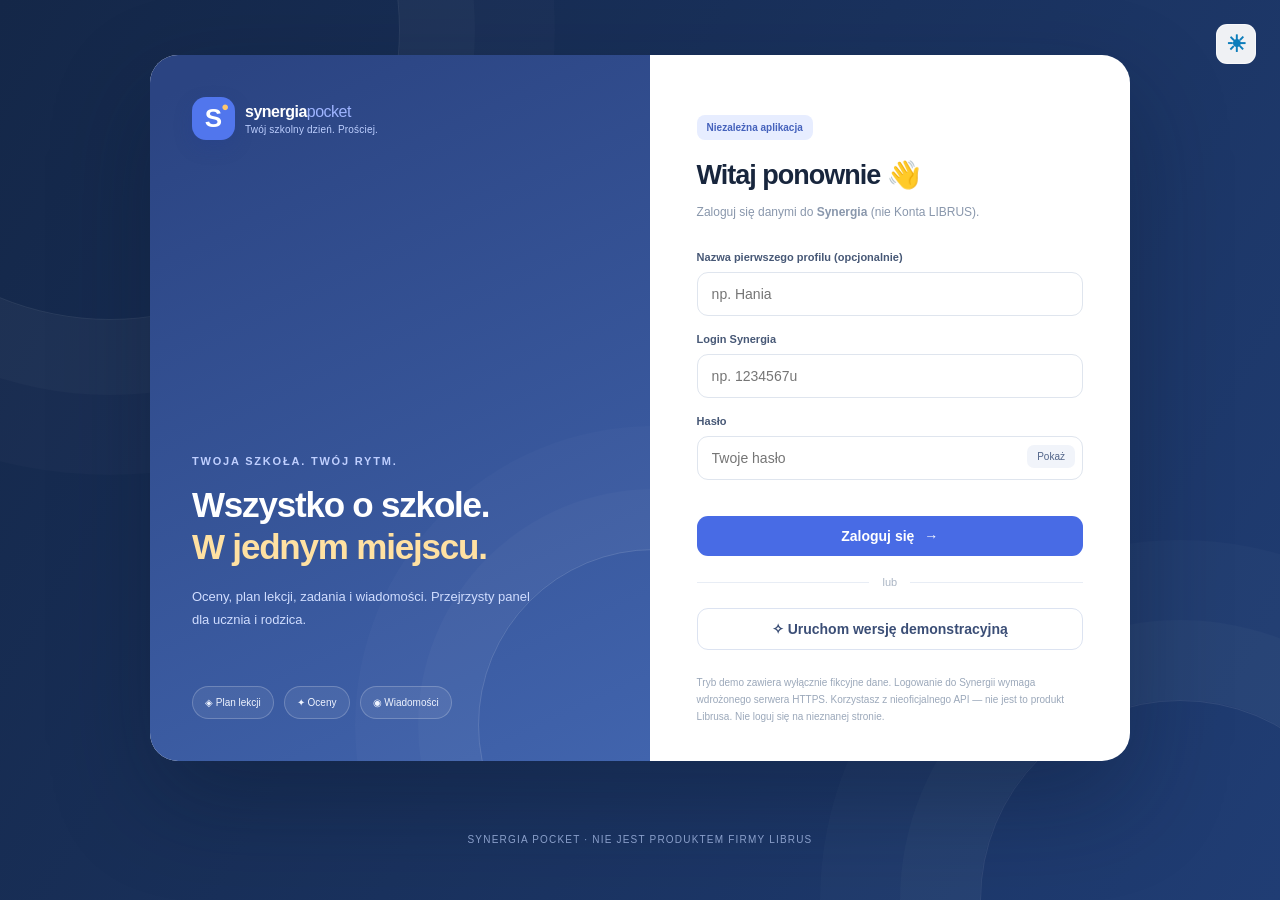
==== static/index.html @ c898f6c1 "Document messaging scope, recipients and safety; update read-only footer" ====
<!doctype html>
<html lang="pl">
<head>
  <meta charset="utf-8">
  <meta name="viewport" content="width=device-width,initial-scale=1,viewport-fit=cover">
  <meta name="theme-color" content="#17274b">
  <meta name="description" content="Synergia Pocket — niezależny dziennik szkolny w przeglądarce.">
  <meta name="apple-mobile-web-app-capable" content="yes">
  <meta name="apple-mobile-web-app-status-bar-style" content="default">
  <link rel="manifest" href="/static/manifest.webmanifest">
  <link rel="apple-touch-icon" href="/static/icon-192.png">
  <title>Synergia Pocket — Twój szkolny dzień</title>
  <link rel="icon" type="image/svg+xml" href="/static/icon.svg">
  <script src="/static/theme.js"></script>
  <link rel="stylesheet" href="/static/style.css">
  <script src="/static/app.js" defer></script>
  <script src="/static/messaging.js" defer></script>
</head>
<body>
  <section id="auth" class="auth-screen">
    <div class="auth-theme"><div class="theme-picker">
            <button class="theme-trigger" type="button" data-theme-trigger aria-label="Motyw wyglądu" aria-expanded="false" title="Wybierz motyw">◐</button>
            <div class="theme-menu hidden" role="group" aria-label="Motyw wyglądu">
              <strong>Wygląd aplikacji</strong>
              <button type="button" data-theme-choice="light">☀️ <span>Jasny</span><span class="theme-check">✓</span></button>
              <button type="button" data-theme-choice="dark">☾ <span>Ciemny</span><span class="theme-check">✓</span></button>
              <button type="button" data-theme-choice="system">◐ <span>Automatyczny</span><span class="theme-check">✓</span></button>
            </div>
          </div></div>
    <div class="auth-backdrop orb-one"></div><div class="auth-backdrop orb-two"></div>
    <div class="auth-card">
      <div class="auth-intro">
        <div class="brand brand-light"><div class="brand-icon">S<span>●</span></div><div><strong>synergia<span>pocket</span></strong><small>Twój szkolny dzień. Prościej.</small></div></div>
        <span class="eyebrow eyebrow-light">TWOJA SZKOŁA. TWÓJ RYTM.</span>
        <h1>Wszystko o szkole.<br><em>W jednym miejscu.</em></h1>
        <p>Oceny, plan lekcji, zadania i wiadomości. Przejrzysty panel dla ucznia i rodzica.</p>
        <div class="auth-highlights"><span>◈ Plan lekcji</span><span>✦ Oceny</span><span>◉ Wiadomości</span></div>
      </div>
      <div class="auth-form-pane">
        <div class="pill pill-soft">Niezależna aplikacja</div>
        <h2>Witaj ponownie 👋</h2>
        <p>Zaloguj się danymi do <strong>Synergia</strong> (nie Konta LIBRUS).</p>
        <form id="login-form" autocomplete="on">
          <label for="login-label">Nazwa pierwszego profilu (opcjonalnie)</label>
          <input id="login-label" name="profile-label" placeholder="np. Hania" maxlength="40" autocomplete="off">
          <label for="login">Login Synergia</label>
          <input id="login" name="username" autocomplete="username" placeholder="np. 1234567u" required maxlength="128">
          <label for="password">Hasło</label>
          <div class="password-wrap"><input id="password" name="password" autocomplete="current-password" type="password" placeholder="Twoje hasło" required maxlength="256"><button type="button" id="password-toggle" aria-label="Pokaż hasło">Pokaż</button></div>
          <p id="login-error" class="form-error" aria-live="polite"></p>
          <button id="login-btn" class="button button-primary button-wide" type="submit">Zaloguj się <span>→</span></button>
        </form>
        <div class="divider-word"><span>lub</span></div>
        <button id="demo-btn" class="button button-outline button-wide" type="button">✧ Uruchom wersję demonstracyjną</button>
        <div class="auth-disclaimer">Tryb demo zawiera wyłącznie fikcyjne dane. Logowanie do Synergii wymaga wdrożonego serwera HTTPS. Korzystasz z nieoficjalnego API — nie jest to produkt Librusa. Nie loguj się na nieznanej stronie.</div>
      </div>
    </div>
    <div class="auth-footer">SYNERGIA POCKET · NIE JEST PRODUKTEM FIRMY LIBRUS</div>
  </section>

  <div id="workspace" class="workspace hidden">
    <aside class="sidebar" id="sidebar">
      <div class="brand"><div class="brand-icon">S<span>●</span></div><div><strong>synergia<span>pocket</span></strong><small>Twoja szkolna przestrzeń</small></div></div>
      <div class="sidebar-section-label">MENU GŁÓWNE</div>
      <nav id="main-nav" aria-label="Nawigacja">
        <button data-page="dashboard" class="nav-link active"><span class="nav-glyph">⌂</span> Oś czasu <span class="nav-arrow">›</span></button>
        <button data-page="timetable" class="nav-link"><span class="nav-glyph">▦</span> Plan lekcji</button>
        <button data-page="grades" class="nav-link"><span class="nav-glyph">✦</span> Oceny</button>
        <button data-page="attendance" class="nav-link"><span class="nav-glyph">◴</span> Frekwencja</button>
        <button data-page="agenda" class="nav-link"><span class="nav-glyph">▣</span> Terminarz</button>
        <button data-page="homework" class="nav-link"><span class="nav-glyph">✎</span> Zadania domowe</button>
        <button data-page="messages" class="nav-link"><span class="nav-glyph">✉</span> Wiadomości</button>
        <button data-page="notes" class="nav-link"><span class="nav-glyph">◈</span> Uwagi</button>
        <button data-page="announcements" class="nav-link"><span class="nav-glyph">◎</span> Ogłoszenia</button>
      </nav>
      <div class="sidebar-bottom">
        <div class="sidebar-tip"><span class="sidebar-tip-icon">✦</span><strong>Szkoła pod kontrolą</strong><small>Twoje najważniejsze informacje zawsze pod ręką.</small></div>
        <button id="logout" class="logout-button">⇥ <span>Wyloguj się</span></button>
      </div>
    </aside>
    <div class="main-shell">
      <header class="topbar">
        <button class="mobile-menu" id="menu-btn" aria-label="Otwórz menu">☰</button>
        <div class="breadcrumb">Moja szkoła <span>/</span> <strong id="breadcrumb-name">Oś czasu</strong></div>
        <div class="mobile-wordmark">synergia<span>pocket</span></div>
        <div class="top-actions">
          <div class="theme-picker">
            <button class="theme-trigger" type="button" data-theme-trigger aria-label="Motyw wyglądu" aria-expanded="false" title="Wybierz motyw">◐</button>
            <div class="theme-menu hidden" role="group" aria-label="Motyw wyglądu">
              <strong>Wygląd aplikacji</strong>
              <button type="button" data-theme-choice="light">☀️ <span>Jasny</span><span class="theme-check">✓</span></button>
              <button type="button" data-theme-choice="dark">☾ <span>Ciemny</span><span class="theme-check">✓</span></button>
              <button type="button" data-theme-choice="system">◐ <span>Automatyczny</span><span class="theme-check">✓</span></button>
            </div>
          </div>
          <div class="profile-control" id="profile-control">
            <button type="button" class="profile-trigger" id="profile-trigger" aria-expanded="false" aria-controls="profile-menu" aria-label="Zmień profil dziecka">
              <span class="profile-trigger-icon">◉</span><span id="active-profile-name" class="profile-trigger-name">Profil</span><span aria-hidden="true">⌄</span>
            </button>
            <div id="profile-menu" class="profile-menu hidden" aria-label="Profile dzieci">
              <div class="profile-menu-title">WYBIERZ PROFIL DZIECKA</div>
              <div id="profile-options" class="profile-options"></div>
              <div id="profile-actions" class="profile-actions">
                <button type="button" id="add-profile-btn" class="profile-add">＋ Dodaj drugie konto</button>
              </div>
              <button type="button" id="rename-profile-btn" class="profile-rename">✎ Zmień nazwę profilu</button>
              <p class="profile-hint">Każde konto ma osobne oceny, wiadomości i plan lekcji. Sesje wygasają po godzinie nieaktywności.</p>
            </div>
          </div>
          <span id="today-label" class="today-label"></span>
          <button id="refresh" class="icon-button" aria-label="Odśwież dane" title="Odśwież">↻</button>
          <div class="avatar" id="avatar">U</div>
        </div>
      </header>
      <div id="demo-banner" class="demo-banner hidden"><span>✧ TRYB DEMO</span> Wszystkie wyświetlane dane są fikcyjne. <button id="leave-demo">Zaloguj się do Synergii →</button></div>
      <main class="content" id="content" tabindex="-1"><div class="loading">Wczytywanie…</div></main>
      <footer class="main-footer">Synergia Pocket · Nieoficjalna aplikacja edukacyjna · Wiadomości: możliwa wysyłka · Pozostałe dane do odczytu <span id="mode-footer"></span></footer>
    </div>
    <nav class="bottom-nav" aria-label="Szybka nawigacja">
      <button data-page="dashboard" class="bottom-link active"><span>⌂</span>Start</button>
      <button data-page="grades" class="bottom-link"><span>✦</span>Oceny</button>
      <button data-page="timetable" class="bottom-link"><span>▦</span>Plan</button>
      <button data-page="messages" class="bottom-link"><span>✉</span>Poczta</button>
      <button data-page="homework" class="bottom-link"><span>✎</span>Zadania</button>
    </nav>
    <div id="sidebar-mask" class="sidebar-mask hidden"></div>
  </div>

  <div id="profile-dialog" class="dialog-backdrop hidden" role="dialog" aria-modal="true" aria-labelledby="profile-dialog-title">
    <div class="dialog profile-dialog-box">
      <div class="dialog-top"><span class="pill">PROFILE DZIECI</span><button id="profile-dialog-close" type="button" class="icon-button" aria-label="Zamknij">×</button></div>
      <h2 id="profile-dialog-title">Dodaj drugie konto</h2>
      <p id="profile-dialog-info" class="profile-dialog-info">Dodaj drugi login Synergia. Hasło jest używane tylko do zalogowania i nie jest zapisywane w przeglądarce.</p>
      <form id="profile-form" autocomplete="off">
        <label for="profile-label">Nazwa profilu</label>
        <input id="profile-label" maxlength="40" placeholder="np. Martyna" autocomplete="off" required>
        <div id="profile-credentials">
          <label for="profile-login">Login Synergia drugiego dziecka</label>
          <input id="profile-login" name="profile-login" maxlength="128" autocomplete="off" placeholder="Login konta Synergia">
          <label for="profile-password">Hasło do drugiego konta</label>
          <input id="profile-password" name="profile-password" maxlength="256" type="password" autocomplete="off" placeholder="Hasło konta Synergia">
        </div>
        <p id="profile-error" class="form-error" aria-live="polite"></p>
        <button type="submit" id="profile-submit" class="button button-primary button-wide">Dodaj i przełącz profil</button>
      </form>
    </div>
  </div>
  <div id="message-dialog" class="dialog-backdrop hidden" role="dialog" aria-modal="true" aria-labelledby="dialog-title">
    <div class="dialog"><div class="dialog-top"><span class="pill">Wiadomość</span><button id="dialog-close" class="icon-button" aria-label="Zamknij">×</button></div>
      <div id="dialog-body"></div>
    </div>
  </div>
  <div id="compose-dialog" class="dialog-backdrop hidden" role="dialog" aria-modal="true" aria-labelledby="compose-title">
    <div class="dialog compose-dialog">
      <div class="dialog-top"><span class="pill">POCZTA SZKOLNA</span><button id="compose-close" type="button" class="icon-button" aria-label="Zamknij">×</button></div>
      <h2 id="compose-title">Nowa wiadomość</h2><p id="compose-profile" class="compose-profile"></p>
      <form id="compose-form" autocomplete="off">
        <div id="compose-recipient-area">
          <label for="compose-find">Wybierz pracownika szkoły</label>
          <input type="search" id="compose-find" placeholder="Szukaj nazwiska, stanowiska lub przedmiotu">
          <div id="compose-contacts" class="compose-contacts" role="group" aria-label="Lista pracowników szkoły"></div>
          <small class="compose-hint">Klasa jest podawana wyłącznie przy potwierdzonym wychowawcy dziecka. Pozostałych klas nauczyciela Librus może nie udostępniać.</small>
        </div>
        <p id="compose-reply-summary" class="compose-reply-summary hidden"></p>
        <div id="compose-subject-area"><label for="compose-subject">Temat</label><input id="compose-subject" maxlength="200" placeholder="Temat wiadomości"></div>
        <label for="compose-text">Treść wiadomości</label><textarea id="compose-text" maxlength="10000" rows="6" placeholder="Napisz wiadomość…"></textarea>
        <div id="compose-preview" class="compose-preview hidden"></div>
        <p id="compose-error" class="form-error" role="alert" aria-live="polite"></p>
        <button type="submit" id="compose-submit" class="button button-primary button-wide">Sprawdź przed wysłaniem</button>
      </form>
    </div>
  </div>
  <div id="toast" class="toast hidden" role="status"></div>
</body>
</html>
---- static/style.css ----
:root{--navy:#172746;--navy2:#203960;--blue:#486be5;--blue2:#3158cb;--bg:#f6f8fc;--ink:#18263d;--muted:#8390a6;--line:#e9edf5;--surface:#fff;--green:#22a37b;--orange:#f3a541;--red:#e06570;--shadow:0 12px 36px rgba(26,47,82,.04);font-family:Inter,ui-sans-serif,-apple-system,BlinkMacSystemFont,"Segoe UI",Arial,sans-serif;color:var(--ink);background:var(--bg)}
*{box-sizing:border-box}html,body{margin:0;min-height:100%;font-size:14px}button,input{font:inherit}button{cursor:pointer}button:disabled{opacity:.45;cursor:not-allowed}a{color:inherit}.hidden{display:none!important}.workspace{min-height:100vh;display:flex}.sidebar{width:254px;flex-shrink:0;background:linear-gradient(180deg,#162747,#1c2e53 72%,#1c3259);color:#fff;padding:28px 16px;display:flex;flex-direction:column;min-height:100vh;position:sticky;top:0;height:100vh;z-index:25}.brand{display:flex;gap:10px;align-items:center;margin:3px 9px 45px}.brand-icon{height:43px;width:43px;flex-shrink:0;border-radius:14px;background:#5176ed;display:grid;place-items:center;font-weight:900;font-size:26px;position:relative;color:white;box-shadow:0 7px 18px rgba(32,61,146,.25)}.brand-icon span{position:absolute;color:#ffc76d;font-size:13px;right:6px;top:2px}.brand strong{font-size:16px;letter-spacing:-.5px;white-space:nowrap}.brand strong span{font-weight:400;color:#9eb4ff}.brand small{display:block;color:#8fa1c1;font-size:10px;margin-top:3px;letter-spacing:.2px}.sidebar-section-label{font-size:10px;font-weight:800;color:#7890b4;letter-spacing:1.4px;margin:0 15px 16px}#main-nav{display:grid;gap:4px}.nav-link{border:0;border-radius:12px;color:#aab9d1;background:transparent;text-align:left;padding:13px 13px;display:flex;align-items:center;gap:12px;font-weight:600;width:100%;transition:.15s}.nav-link:hover{background:#263d63;color:#fff}.nav-link.active{background:#466be4;color:white;box-shadow:0 8px 16px rgba(19,28,91,.18)}.nav-glyph{font-size:19px;text-align:center;width:22px;font-weight:500}.nav-arrow{margin-left:auto;font-size:18px}.sidebar-bottom{margin-top:auto;padding-top:22px}.sidebar-tip{border:1px solid rgba(255,255,255,.1);background:rgba(255,255,255,.045);padding:17px;border-radius:16px;margin-bottom:22px;display:grid;gap:8px}.sidebar-tip-icon{font-size:21px;color:#ffcf76}.sidebar-tip strong{font-size:12px}.sidebar-tip small{font-size:11px;color:#a9bad2;line-height:1.6}.logout-button{border:0;background:none;color:#b7c6d9;text-align:left;padding:13px 14px;width:100%;display:flex;gap:11px;align-items:center}.logout-button:hover{color:white}.main-shell{min-width:0;flex:1;display:flex;flex-direction:column}.topbar{height:82px;background:white;border-bottom:1px solid var(--line);display:flex;align-items:center;justify-content:space-between;padding:0 clamp(20px,4vw,55px)}.breadcrumb{font-size:13px;color:#9aa7b9}.breadcrumb span{margin:0 12px;color:#c6cedd}.breadcrumb strong{color:#3b4a66}.top-actions{display:flex;align-items:center;gap:20px}.today-label{color:#7e8ca1;font-size:12px;font-weight:600}.icon-button{height:37px;width:37px;display:grid;place-items:center;border:1px solid var(--line);background:#fff;border-radius:11px;color:#5c6d8a;font-size:22px}.icon-button:hover{background:#f0f4ff}.avatar{width:38px;height:38px;display:grid;place-items:center;background:#e9edff;color:#4360ce;border-radius:12px;font-weight:800}.demo-banner{background:#fff6e6;color:#845c24;padding:12px 54px;font-size:12px;border-bottom:1px solid #fce8be}.demo-banner>span{font-weight:900;margin-right:11px}.demo-banner button{border:0;background:transparent;color:#9a6a1c;text-decoration:underline;font-size:12px;font-weight:800;margin-left:6px}.content{width:100%;max-width:1500px;margin:0 auto;flex:1;padding:38px clamp(20px,4vw,55px) 55px}.content-head{display:flex;align-items:flex-end;justify-content:space-between;margin-bottom:28px;gap:16px}.eyebrow{font-size:11px;letter-spacing:1.8px;font-weight:800;color:var(--blue);text-transform:uppercase}.content-head h1{font-size:30px;margin:10px 0 8px;letter-spacing:-1.1px;line-height:1.2}.content-head p{color:#8c97a7;margin:0;font-size:13px}.section-title{font-size:17px;letter-spacing:-.5px;margin:0;font-weight:800}.section-row{display:flex;align-items:center;justify-content:space-between;margin-bottom:17px;gap:10px}.section-more{background:none;border:0;color:#4e6cd2;font-weight:800;font-size:12px}.dashboard-grid{display:grid;grid-template-columns:repeat(4,minmax(0,1fr));gap:18px;margin-bottom:27px}.stat-card{background:white;border-radius:19px;border:1px solid #eef1f7;box-shadow:var(--shadow);padding:23px 23px 21px;min-height:145px;position:relative}.stat-top{display:flex;justify-content:space-between;align-items:center;margin-bottom:15px}.stat-label{font-size:12px;color:#8794a7;font-weight:600}.stat-icon{width:38px;height:38px;border-radius:12px;display:grid;place-items:center;font-size:22px;background:#eef3ff;color:#5474d8}.stat-icon.orange{background:#fff4e4;color:#e2a13a}.stat-icon.green{background:#e6faf5;color:#21a17f}.stat-icon.purple{background:#f1ecff;color:#8065d9}.stat-value{font-size:30px;font-weight:900;letter-spacing:-1px;line-height:1}.stat-note{font-size:11px;color:#91a0b2;margin-top:10px}.two-cols{display:grid;grid-template-columns:1.4fr 1fr;gap:20px}.panel{background:white;border:1px solid #edf0f6;box-shadow:var(--shadow);border-radius:19px;padding:23px;margin-bottom:20px;min-width:0}.panel.subtle{background:#fbfcff}.welcome{padding:27px 30px;margin-bottom:27px;border-radius:21px;background:linear-gradient(108deg,#273f78,#3e60ac 65%,#506dd0);color:white;display:flex;justify-content:space-between;align-items:center;overflow:hidden;position:relative;min-height:165px}.welcome::after{content:'';position:absolute;right:65px;top:-100px;width:290px;height:290px;border:1px solid rgba(255,255,255,.16);border-radius:100%;box-shadow:0 0 0 48px rgba(255,255,255,.04),0 0 0 100px rgba(255,255,255,.035)}.welcome h2{font-size:25px;letter-spacing:-.7px;margin:11px 0}.welcome p{font-size:12px;color:#d6e1ff;line-height:1.7;margin:0;max-width:420px}.welcome-chip{position:relative;z-index:1;border:1px solid rgba(255,255,255,.28);padding:12px 17px;border-radius:13px;background:rgba(255,255,255,.1);font-size:13px;font-weight:800;white-space:nowrap}.list-stack{display:flex;flex-direction:column;gap:11px}.mini-row{display:flex;align-items:center;gap:14px;padding:12px 0;border-bottom:1px solid #f1f3f8}.mini-row:last-child{border-bottom:0}.subject-mark{width:42px;height:42px;border-radius:12px;display:grid;place-items:center;flex-shrink:0;font-weight:900;background:#e8edff;color:#4b68d6}.subject-mark.teal{background:#e9f8f6;color:#229c89}.subject-mark.gold{background:#fff4e6;color:#ce902d}.subject-mark.purple{background:#f2edff;color:#7d68ca}.mini-body{flex:1;min-width:0}.mini-body strong{font-size:12px;font-weight:800;display:block;overflow-wrap:anywhere}.mini-body small{font-size:11px;color:#98a4b4;display:block;margin-top:5px;line-height:1.5}.mini-trailing{margin-left:auto;font-weight:800;color:#344568;font-size:12px;text-align:right;flex-shrink:0}.pill{border-radius:8px;background:#edf2ff;color:#4562bc;padding:7px 10px;font-weight:800;font-size:10px;display:inline-block}.pill-soft{background:#e7edff}.pill.warn{background:#fff1dd;color:#bc7a17}.pill.danger{background:#ffebeb;color:#ca6269}.pill.good{background:#e4f8ee;color:#2a996c}.empty{padding:28px;text-align:center;border-radius:14px;background:#f8faff;color:#91a0b3;font-size:13px}.error-box{padding:16px;border:1px solid #f7c7cb;background:#fff1f2;color:#a13f49;border-radius:12px;line-height:1.5}.loading{text-align:center;color:#8092ad;padding:70px 10px}.button{border-radius:11px;border:0;padding:12px 17px;font-weight:800;transition:.15s}.button-primary{color:white;background:#486be5}.button-primary:hover{background:#3559cd}.button-outline{border:1px solid #dce3f1;color:#3b4e76;background:white}.button-outline:hover{background:#f4f6fc}.button-wide{width:100%;display:flex;align-items:center;justify-content:center;gap:10px}.button-sm{font-size:12px;padding:10px 14px}.controls{display:flex;gap:8px;align-items:center}.controls select{padding:10px 14px;border:1px solid #dfe5f0;border-radius:10px;background:white;color:#304467;font-weight:600}.subject-grid{display:grid;grid-template-columns:repeat(2,minmax(0,1fr));gap:18px}.subject-card{background:white;border:1px solid #edf0f6;box-shadow:var(--shadow);border-radius:17px;padding:21px}.subject-card h3{font-size:15px;margin:0 0 18px}.grade-chip-row{display:flex;gap:9px;flex-wrap:wrap}.grade-chip{display:flex;flex-direction:column;align-items:center;justify-content:center;min-width:58px;min-height:60px;border-radius:12px;background:#eef2ff;color:#3f60bd;font-size:20px;font-weight:900;padding:9px 12px}.grade-chip.good{background:#e4f8ee;color:#258969}.grade-chip.mid{background:#fff3e2;color:#be8132}.grade-chip.low{background:#ffecee;color:#c75f70}.grade-chip small{font-size:9px;font-weight:600;margin-top:5px;opacity:.8}.grade-foot{font-size:11px;color:#91a1b7;margin-top:17px}.week-controls{display:flex;align-items:center;gap:11px}.week-title{font-size:12px;font-weight:800;color:#53637d;min-width:138px;text-align:center}.week-arrow{border:1px solid #e3e8f1;background:white;border-radius:10px;width:37px;height:37px;color:#4d607e;font-size:20px}.timetable-wrap{overflow:auto}.week-grid{display:grid;grid-template-columns:repeat(5,minmax(172px,1fr));gap:12px;min-width:850px}.day-col{min-width:0}.day-header{text-align:center;padding:16px 12px;border-bottom:2px solid #e6eaf2;margin-bottom:14px;color:#72819b;font-size:11px;font-weight:800;text-transform:uppercase}.day-header strong{display:block;color:#3b4d6e;font-size:20px;margin-top:8px}.day-col.current .day-header{border-color:var(--blue);color:var(--blue)}.lesson-card{border:1px solid #e8edf5;border-left:3px solid #7793ec;background:white;border-radius:12px;padding:12px 12px 13px;margin-bottom:9px;min-height:105px}.lesson-card.canceled{opacity:.58;text-decoration:line-through;border-left-color:#a4abb9}.lesson-card.substitution{border-left-color:#f0ab55;background:#fffaf2}.lesson-meta{display:flex;justify-content:space-between;color:#93a1b5;font-size:10px;font-weight:700;gap:5px}.lesson-subject{font-size:12px;font-weight:800;margin:14px 0 5px;line-height:1.35}.lesson-detail{font-size:10px;color:#9aa6b7}.lesson-note{font-size:10px;color:#a8742c;margin-top:8px}.event-item{display:flex;gap:16px;align-items:flex-start;padding:18px 0;border-bottom:1px solid #eef1f7}.event-item:last-child{border:0}.date-box{width:57px;min-width:57px;height:60px;border-radius:13px;background:#eef3ff;color:#3c60be;display:flex;flex-direction:column;justify-content:center;align-items:center}.date-box strong{font-size:22px;line-height:1}.date-box small{font-size:10px;font-weight:800;margin-top:6px;text-transform:uppercase}.event-main{min-width:0;flex:1}.event-main h3{margin:0 0 6px;font-size:14px;line-height:1.4}.event-main p{font-size:12px;color:#8b98ad;line-height:1.6;margin:0;overflow-wrap:anywhere;white-space:pre-wrap}.event-right{font-size:11px;font-weight:700;color:#61769f;text-align:right}.task-grid{display:grid;grid-template-columns:repeat(2,minmax(0,1fr));gap:18px}.task-card{border:1px solid #e8edf7;border-radius:18px;padding:22px;background:white;box-shadow:var(--shadow)}.task-card h3{margin:13px 0 9px;font-size:15px;line-height:1.4}.task-card p{font-size:12px;color:#8997ae;line-height:1.7;margin:0 0 20px;white-space:pre-wrap}.task-card-footer{border-top:1px solid #edf1f7;padding-top:14px;display:flex;justify-content:space-between;gap:10px;font-size:11px;color:#8b9bb1}.summary-split{display:grid;grid-template-columns:220px 1fr;gap:26px;align-items:center}.donut{width:170px;height:170px;border-radius:50%;background:conic-gradient(#52b99d var(--percentage),#e8edf6 0);display:grid;place-items:center;margin:auto}.donut-inner{width:124px;height:124px;border-radius:50%;display:flex;flex-direction:column;align-items:center;justify-content:center;background:white}.donut-inner strong{font-size:32px;letter-spacing:-1px}.donut-inner span{font-size:10px;color:#96a4b7}.attendance-metrics{display:grid;grid-template-columns:repeat(2,1fr);gap:14px}.metric{border:1px solid #eef1f6;border-radius:14px;padding:15px}.metric strong{font-size:22px;display:block}.metric span{color:#8494aa;font-size:11px;display:block;margin-top:6px}.status-dot{display:inline-block;width:8px;height:8px;border-radius:100%;background:#52b99d;margin-right:8px}.status-dot.absent{background:#e66c7a}.status-dot.excused{background:#f2ae5a}.status-dot.late{background:#8c7deb}.message-row{width:100%;text-align:left;border:0;background:white;padding:18px 15px;border-bottom:1px solid #edf1f6;display:flex;gap:13px;align-items:center}.message-row:hover{background:#f8faff}.message-row.unread{background:#f6f8ff}.message-avatar{width:44px;height:44px;border-radius:13px;background:#e9efff;display:grid;place-items:center;color:#5a71cc;font-weight:900;flex-shrink:0}.message-row-main{min-width:0;flex:1}.message-row-top{display:flex;justify-content:space-between;gap:10px}.message-row strong{font-size:13px}.message-row time{font-size:11px;color:#9aa9bd}.message-row h3{font-size:12px;margin:6px 0;color:#53637b}.message-row p{font-size:11px;color:#8a98aa;margin:0;white-space:nowrap;overflow:hidden;text-overflow:ellipsis}.new-dot{width:8px;height:8px;border-radius:50%;background:#5473dc;flex-shrink:0}.tabs{display:flex;gap:8px}.tab{border:1px solid #e3e8f2;background:white;color:#73819b;border-radius:10px;padding:10px 15px;font-weight:800;font-size:12px}.tab.active{background:#466be4;border-color:#466be4;color:white}.main-footer{font-size:10px;color:#a5b0c0;border-top:1px solid var(--line);padding:19px clamp(20px,4vw,55px);display:flex;justify-content:space-between;gap:10px}.bottom-nav,.mobile-menu{display:none}.sidebar-mask{position:fixed;inset:0;background:#17223a94;z-index:20}.dialog-backdrop{position:fixed;inset:0;background:#132340a0;z-index:80;display:flex;align-items:center;justify-content:center;padding:20px}.dialog{background:white;border-radius:22px;width:min(620px,100%);max-height:85vh;overflow:auto;padding:27px;box-shadow:0 30px 80px #12204450}.dialog-top{display:flex;justify-content:space-between;align-items:center}.dialog h2{margin:23px 0 10px;line-height:1.3;font-size:22px}.dialog p{line-height:1.7;color:#50617b;white-space:pre-wrap;overflow-wrap:anywhere}.dialog small{color:#98a5b8}.dialog .body-content{padding:20px 0;border-top:1px solid var(--line);margin-top:20px}.toast{position:fixed;bottom:25px;right:25px;background:#233654;color:white;padding:14px 18px;z-index:90;border-radius:12px;box-shadow:0 15px 35px #1d335550;max-width:320px;font-size:12px}.auth-screen{min-height:100vh;display:grid;place-items:center;background:linear-gradient(120deg,#142748,#203d74);position:relative;overflow:hidden;padding:30px 22px}.auth-backdrop{position:absolute;border:1px solid #ffffff16;border-radius:50%;pointer-events:none}.orb-one{height:580px;width:580px;top:-260px;left:-180px;box-shadow:0 0 0 75px #ffffff06,0 0 0 155px #ffffff04}.orb-two{height:400px;width:400px;bottom:-200px;right:-100px;box-shadow:0 0 0 80px #ffffff06,0 0 0 160px #ffffff05}.auth-card{width:min(980px,100%);min-height:578px;background:white;border-radius:28px;overflow:hidden;display:grid;grid-template-columns:1.04fr 1fr;box-shadow:0 40px 100px #08152b55;position:relative;z-index:1}.auth-intro{background:linear-gradient(155deg,#2b4482 5%,#4164ad 100%);padding:42px;position:relative;overflow:hidden;color:white;display:flex;flex-direction:column;align-items:flex-start}.auth-intro:after{content:'';border:1px solid #ffffff26;width:350px;height:350px;position:absolute;right:-180px;bottom:-140px;border-radius:50%;box-shadow:0 0 0 60px #ffffff06,0 0 0 123px #ffffff05}.brand-light{margin:0 0 auto;z-index:1}.brand-light small{color:#bdcfff}.eyebrow-light{color:#bfcfff}.auth-intro h1{font-size:35px;line-height:1.2;letter-spacing:-1.2px;position:relative;z-index:1;margin:17px 0}.auth-intro h1 em{font-style:normal;color:#ffe1a2}.auth-intro>p{font-size:13px;line-height:1.8;color:#d0ddff;max-width:350px;z-index:1;margin:0 0 55px}.auth-highlights{display:flex;flex-wrap:wrap;gap:10px;z-index:1}.auth-highlights span{font-size:10px;border:1px solid #ffffff36;border-radius:30px;padding:10px 12px;color:#eff4ff;background:#ffffff12}.auth-form-pane{padding:60px 47px 36px}.auth-form-pane h2{font-size:27px;letter-spacing:-1px;margin:19px 0 9px}.auth-form-pane>p{font-size:12px;line-height:1.6;color:#8997ac;margin-bottom:29px}.auth-form-pane label{display:block;font-weight:800;font-size:11px;color:#475876;margin:17px 0 9px}.auth-form-pane input{padding:13px 14px;border:1px solid #dfe5ee;border-radius:11px;width:100%;outline:none;color:#283954;background:white}.auth-form-pane input:focus{border-color:#6988ea;box-shadow:0 0 0 3px #5978e61c}.password-wrap{position:relative}.password-wrap input{padding-right:82px}.password-wrap button{position:absolute;right:8px;top:9px;border:0;background:#f1f4fa;color:#506388;padding:6px 10px;font-size:10px;border-radius:7px}.form-error{color:#c75264;font-size:11px;min-height:16px;margin:10px 0}.divider-word{text-align:center;margin:20px 0;color:#aab5c4;font-size:11px;position:relative}.divider-word:before{content:'';position:absolute;left:0;right:0;top:50%;height:1px;background:#e8edf5}.divider-word span{background:white;padding:0 13px;position:relative}.auth-disclaimer{font-size:10px;line-height:1.7;color:#9ba8ba;margin-top:24px}.auth-footer{color:#8ba0cb;font-size:10px;letter-spacing:1.2px;margin-top:22px;z-index:1}
@media(max-width:1170px){.sidebar{width:222px}.dashboard-grid{gap:12px}.stat-card{padding:17px}.stat-value{font-size:27px}.two-cols{grid-template-columns:1fr 1fr}}@media(max-width:900px){.sidebar{position:fixed;left:-270px;width:254px;transition:left .2s}.sidebar.open{left:0}.mobile-menu{display:block;background:none;border:0;font-size:21px;color:#425779;margin-right:14px}.topbar{justify-content:flex-start;height:70px}.top-actions{margin-left:auto}.dashboard-grid{grid-template-columns:repeat(2,1fr)}.two-cols{grid-template-columns:1fr}.content{padding-top:24px}.demo-banner{padding:12px 22px}}@media(max-width:620px){.auth-card{grid-template-columns:1fr;min-height:unset}.auth-intro{padding:25px 26px 20px;min-height:0}.brand-light{margin-bottom:24px}.auth-intro h1{font-size:23px;margin:10px 0}.auth-intro>p,.auth-highlights{display:none}.auth-form-pane{padding:30px 25px}.auth-form-pane h2{font-size:23px}.auth-screen{padding:17px}.auth-footer{font-size:8px;text-align:center}.topbar{padding:0 18px}.today-label{display:none}.top-actions{gap:11px}.content{padding:22px 15px 82px}.content-head{align-items:flex-start}.content-head h1{font-size:25px}.dashboard-grid{gap:10px}.stat-card{padding:15px;min-height:130px}.stat-top{margin-bottom:13px}.stat-icon{width:32px;height:32px;font-size:18px}.stat-value{font-size:26px}.welcome{padding:21px;min-height:142px}.welcome h2{font-size:21px}.welcome-chip{display:none}.panel{padding:18px;margin-bottom:14px}.subject-grid,.task-grid{grid-template-columns:1fr}.summary-split{grid-template-columns:1fr;gap:22px}.attendance-metrics{margin-top:2px}.bottom-nav{position:fixed;bottom:0;left:0;right:0;background:white;z-index:15;border-top:1px solid #e7ecf5;display:flex;justify-content:space-around;padding:8px 5px calc(7px + env(safe-area-inset-bottom));box-shadow:0 -6px 30px #182b4510}.bottom-link{border:0;background:none;color:#92a1b7;font-size:9px;display:flex;flex-direction:column;align-items:center;gap:2px;font-weight:800;min-width:52px;padding:4px 0}.bottom-link span{font-size:21px;line-height:1.1}.bottom-link.active{color:#476de1}.main-footer{display:none}.demo-banner{font-size:10px;padding:10px 15px}.controls select{max-width:170px}.section-row{align-items:flex-start}.content-head p{line-height:1.5}.dialog{padding:20px}.toast{bottom:85px;right:15px;left:15px;max-width:unset}}

.dashboard-error{margin-bottom:18px}

.attendance-note{color:#95a2b3;font-size:11px;margin:-8px 0 23px}

/* Synergia Pocket v4 — oddzielne sesje dzieci, przełącznik mobilny i dialog. */
.profile-control{position:relative;z-index:35}.profile-trigger{display:flex;align-items:center;gap:8px;max-width:200px;border:1px solid #d8e2f1;background:#eff3ff;color:#2f497c;border-radius:12px;padding:9px 11px;font-weight:800;font-size:12px;min-height:40px}.profile-trigger:hover,.profile-trigger[aria-expanded="true"]{background:#e1e9ff;border-color:#adbfef}.profile-trigger-icon{color:#486be5}.profile-trigger-name{white-space:nowrap;overflow:hidden;text-overflow:ellipsis;max-width:115px}.profile-menu{position:absolute;right:0;top:calc(100% + 10px);width:min(330px,calc(100vw - 20px));padding:14px;background:#fff;border:1px solid #e5eaf5;border-radius:16px;box-shadow:0 18px 42px #17274629}.profile-menu-title{font-size:10px;letter-spacing:1px;color:#8591a8;font-weight:900;margin:3px 4px 9px}.profile-options{display:grid;gap:6px}.profile-option-row{display:flex;gap:6px;align-items:center}.profile-option{min-height:48px;display:flex;align-items:center;text-align:left;gap:10px;flex:1;min-width:0;background:#f7f9ff;border:1px solid #edf1f8;border-radius:11px;padding:10px;color:#3a5276;font-weight:800}.profile-option.active{border-color:#8aa0e8;background:#edf2ff;color:#2445a1}.profile-option-label{overflow:hidden;text-overflow:ellipsis;white-space:nowrap;flex:1}.profile-option small{color:#4c6bcc;white-space:nowrap}.profile-avatar{width:29px;height:29px;border-radius:9px;background:#dce5ff;display:grid;place-items:center;color:#4263be;flex-shrink:0}.profile-remove{border:1px solid #f0d7d9;background:#fff8f8;color:#9c4d55;border-radius:9px;padding:10px 7px;font-size:11px;font-weight:700}.profile-actions{margin-top:11px;border-top:1px solid #edf1f7;padding-top:11px}.profile-add{background:#486be5;color:#fff;border:0;border-radius:11px;padding:11px 13px;width:100%;font-weight:800}.profile-add:disabled{background:#e5e8f1;color:#8993a6}.profile-rename{margin-top:7px;width:100%;padding:9px;border:1px solid #e1e7f2;border-radius:10px;background:white;color:#566e9e;font-size:12px;font-weight:800}.profile-hint{color:#8f9aab;font-size:10px;line-height:1.55;margin:12px 2px 2px}.profile-dialog-box{width:min(440px,100%);max-height:90vh;overflow-y:auto}.profile-dialog-box h2{font-size:22px;margin:12px 0}.profile-dialog-info{font-size:12px;color:#75859c;line-height:1.6;margin-bottom:18px}.profile-dialog-box form{display:grid;gap:8px}.profile-dialog-box label{font-size:12px;font-weight:800;color:#445779;margin-top:7px}.profile-dialog-box input{width:100%;border:1px solid #dce3ef;background:#fff;border-radius:10px;padding:12px;color:#213757;outline:none}.profile-dialog-box input:focus{border-color:#6c88ea;box-shadow:0 0 0 3px #5978e625}#profile-credentials{display:grid;gap:8px}#profile-submit{margin-top:7px}
@media(max-width:620px){.top-actions{gap:8px}.profile-trigger{max-width:145px;padding:8px;font-size:11px}.profile-trigger-name{max-width:82px}.profile-menu{right:-50px;max-width:calc(100vw - 20px)}.profile-dialog-box{padding:22px}.profile-menu-title{letter-spacing:.5px}}


/* Synergia Pocket 4.1 — dopasowanie do ekranów telefonu + wybór jasny/ciemny/system. */
:root{color-scheme:light;--surface2:#f5f8fd;--soft-text:#697c97;--blue:#199bd1;--blue2:#087db6;--line:#e1e8f2;--shadow:0 12px 28px rgba(19,49,74,.045)}
html[data-theme="dark"]{color-scheme:dark;--navy:#0e1a2d;--navy2:#14253e;--blue:#64bcf1;--blue2:#319de0;--bg:#0c1627;--ink:#e7f0ff;--muted:#9fb0c9;--line:#30415b;--surface:#18263b;--surface2:#203149;--soft-text:#a6b8d4;--green:#5ad7b0;--orange:#ffbb62;--red:#ff8b96;--shadow:0 10px 28px rgba(0,0,0,.16);background:var(--bg)}
body{background:var(--bg);color:var(--ink)}
/* Przycisk ustawień motywu. */
.theme-picker{position:relative;z-index:56;flex-shrink:0}
.theme-trigger{height:40px;width:40px;border:1px solid var(--line);border-radius:11px;background:var(--surface);color:var(--blue2);font-size:23px;display:grid;place-items:center;font-weight:700}
.theme-trigger:focus-visible,.theme-menu button:focus-visible{outline:3px solid var(--blue);outline-offset:2px}
.theme-menu{position:absolute;right:0;top:calc(100% + 8px);width:208px;background:var(--surface);border:1px solid var(--line);box-shadow:0 15px 35px #020c192a;border-radius:14px;padding:9px;z-index:58}
.theme-menu strong{display:block;padding:9px 10px 12px;font-size:12px;letter-spacing:.1px;color:var(--ink)}
.theme-menu button{display:flex;align-items:center;gap:10px;padding:11px 10px;width:100%;border:0;background:transparent;color:var(--ink);text-align:left;border-radius:9px;font-weight:650}
.theme-menu button span:nth-child(1){flex:1}.theme-menu button:hover,.theme-menu button[aria-pressed="true"]{background:var(--surface2)}.theme-menu button[aria-pressed="true"]{color:var(--blue2)}
.theme-check{margin-left:auto;visibility:hidden}.theme-menu button[aria-pressed="true"] .theme-check{visibility:visible}
.auth-theme{position:absolute;right:24px;top:24px;z-index:20}.auth-theme .theme-trigger{background:#ffffffed;color:#0c7dbb;border-color:#ffffff99}
.mobile-wordmark{display:none}
.mobile-timeline{display:none}
/* Ciemny wygląd bez zmiany danych ani endpointów. */
html[data-theme="dark"] :is(.topbar,.panel,.stat-card,.subject-card,.task-card,.lesson-card,.message-row,.dialog,.profile-menu,.auth-card,.auth-form-pane,.bottom-nav,.profile-option,.profile-rename,.icon-button,.week-arrow,.tab,.button-outline,.profile-dialog-box input,.auth-form-pane input,.controls select){background:var(--surface);color:var(--ink);border-color:var(--line)}
html[data-theme="dark"] :is(.panel.subtle,.empty,.profile-option.active,.profile-trigger,.profile-avatar,.subject-mark,.stat-icon,.date-box,.message-avatar,.pill,.profile-rename:hover){background:var(--surface2);color:var(--blue)}
html[data-theme="dark"] :is(.stat-card,.subject-card,.task-card,.lesson-card,.profile-option,.profile-trigger,.topbar,.main-footer,.panel){border-color:var(--line)}
html[data-theme="dark"] :is(.content-head p,.stat-label,.stat-note,.mini-body small,.mini-trailing,.grade-foot,.lesson-detail,.lesson-meta,.event-main p,.event-right,.task-card p,.task-card-footer,.message-row p,.message-row time,.profile-hint,.profile-menu-title,.auth-form-pane>p,.auth-disclaimer,.profile-dialog-info,.main-footer,.attendance-note){color:var(--soft-text)}
html[data-theme="dark"] :is(.breadcrumb,.breadcrumb strong,.section-title,.mini-body strong,.subject-card h3,.lesson-subject,.event-main h3,.message-row h3,.auth-form-pane h2,.profile-dialog-box label,.message-row strong,.top-actions,.profile-dialog-box h2){color:var(--ink)}
html[data-theme="dark"] :is(.profile-trigger,.profile-option){background:var(--surface2);color:var(--ink)}
html[data-theme="dark"] .profile-option.active{border-color:var(--blue)}
html[data-theme="dark"] .profile-menu{box-shadow:0 20px 40px #030a1580}
html[data-theme="dark"] :is(.auth-screen,.auth-intro){background:linear-gradient(145deg,#0a1528,#153050)}
html[data-theme="dark"] :is(.auth-form-pane label,.profile-dialog-box label){color:#c6d9f5}
html[data-theme="dark"] :is(.auth-form-pane input,.profile-dialog-box input){background:var(--surface2);color:var(--ink)}
html[data-theme="dark"] .password-wrap button{background:var(--surface2);color:var(--blue)}
html[data-theme="dark"] .divider-word span{background:var(--surface)}
html[data-theme="dark"] .divider-word:before{background:var(--line)}
html[data-theme="dark"] .demo-banner{background:#392c1c;color:#fce5b0;border-color:#68502b}
html[data-theme="dark"] .demo-banner button{color:#ffd58a}
html[data-theme="dark"] .mini-row{border-color:var(--line)}
html[data-theme="dark"] .subject-mark{background:#203d58;color:#85ccff}
html[data-theme="dark"] .subject-mark.gold{background:#45351e;color:#ffca70}
html[data-theme="dark"] .subject-mark.teal{background:#143c38;color:#6de0c6}
html[data-theme="dark"] :is(.grade-chip,.grade-chip.good,.grade-chip.mid,.grade-chip.low){filter:saturate(.82) brightness(.84)}
html[data-theme="dark"] .grade-chip{background:#2b4066;color:#c6dbff}
html[data-theme="dark"] .grade-chip.good{background:#183d32;color:#98f1c2}
html[data-theme="dark"] .grade-chip.mid{background:#4a361d;color:#ffce7b}
html[data-theme="dark"] .grade-chip.low{background:#4c2736;color:#ffb2b8}
html[data-theme="dark"] .pill{background:#293d5d;color:#a9d6ff}
html[data-theme="dark"] .pill.warn{background:#47371e;color:#ffcd7d}
html[data-theme="dark"] .pill.good{background:#1b4738;color:#9af0c8}
html[data-theme="dark"] .pill.danger{background:#452934;color:#ffb0b0}
html[data-theme="dark"] .tab.active,html[data-theme="dark"] .button-primary{background:#1485bd;color:#fff}
html[data-theme="dark"] :is(.message-row:hover,.nav-link:hover){background:#233954}
html[data-theme="dark"] .error-box{background:#451e2e;color:#ffc3c8;border-color:#7b3951}
html[data-theme="dark"] .day-header{border-color:var(--line);color:var(--soft-text)}
html[data-theme="dark"] .day-header strong{color:var(--ink)}
html[data-theme="dark"] .welcome{background:linear-gradient(115deg,#18375d,#234a68)}
html[data-theme="dark"] :is(.profile-remove){background:#3b2730;color:#ffb8be;border-color:#704758}
html[data-theme="dark"] .sidebar{background:linear-gradient(180deg,#09182d,#112944)}
html[data-theme="dark"] :is(.lesson-note,.week-title){color:#b6cae5}
html[data-theme="dark"] .toast{background:#314965;color:#fff}
/* Mobilny układ inspirowany nawigacją aplikacji szkolnych, bez kopiowania identyfikacji wizualnej Librusa. */
@media(max-width:620px){
  .topbar{height:65px;padding:0 13px;gap:6px;position:sticky;top:0;z-index:30;background:var(--surface)}
  .breadcrumb{display:none}.mobile-wordmark{display:block;font-weight:900;font-size:17px;letter-spacing:-.6px;color:var(--ink);white-space:nowrap}.mobile-wordmark span{color:var(--blue2);font-weight:500}
  .mobile-menu{margin-right:0;font-size:21px;color:var(--blue2);width:29px;flex-shrink:0}
  .top-actions{gap:6px;margin-left:auto;min-width:0}
  .today-label,#refresh,.avatar{display:none}
  .profile-trigger{padding:6px 7px;max-width:120px;min-height:36px;border-radius:9px}
  .profile-trigger-name{max-width:60px}
  .profile-trigger-icon{display:none}
  .theme-trigger{height:36px;width:36px;border-radius:9px;font-size:22px}
  .profile-menu{right:0;top:calc(100% + 8px)}
  .content{padding:17px 13px 96px}
  .welcome{min-height:unset;border-radius:14px;padding:18px 19px;margin-bottom:14px}
  .welcome::after{right:-60px;top:-160px}
  .welcome h2{font-size:19px;margin:7px 0}
  .welcome p{font-size:11px;line-height:1.5}
  .welcome .eyebrow{font-size:9px;letter-spacing:1.1px}
  .dashboard-grid{grid-template-columns:repeat(2,minmax(0,1fr));gap:9px;margin-bottom:16px}
  .stat-card{padding:13px 12px;min-height:102px;border-radius:13px}
  .stat-icon{width:28px;height:28px;font-size:16px}
  .stat-top{margin-bottom:7px}.stat-label{font-size:10px}.stat-value{font-size:23px}.stat-note{font-size:9px;margin-top:7px}
  .mobile-timeline{display:block;margin:0 0 16px}
  .mobile-timeline-heading{display:flex;justify-content:space-between;align-items:baseline;gap:8px;margin:7px 1px 12px}
  .mobile-timeline-heading h2{font-size:19px;letter-spacing:-.6px;margin:0}
  .mobile-timeline-heading span{font-size:10px;color:var(--soft-text);text-align:right}
  .timeline-item{display:flex;text-align:left;align-items:center;width:100%;gap:12px;background:var(--surface);color:var(--ink);border:1px solid var(--line);border-radius:12px;padding:14px 12px;margin:0 0 9px;box-shadow:var(--shadow)}
  .timeline-item:focus-visible{outline:3px solid var(--blue);outline-offset:2px}
  .timeline-icon{display:grid;place-items:center;min-width:42px;height:44px;border-radius:11px;background:#e1f1fb;color:#006b9f;font-weight:900;font-size:19px}
  .timeline-grade .timeline-icon{background:#ffe8ec;color:#c83754}
  .timeline-message .timeline-icon{background:#e4ecff;color:#4569c9}
  .timeline-task .timeline-icon{background:#ede5ff;color:#8158bd}
  .timeline-event .timeline-icon{background:#fff1dd;color:#ba7817}
  .timeline-copy{display:flex;flex-direction:column;gap:4px;min-width:0;flex:1}
  .timeline-copy small{font-size:10px;color:var(--blue2);font-weight:800}
  .timeline-copy strong{font-size:13px;color:var(--ink);overflow-wrap:anywhere}
  .timeline-copy>span{font-size:11px;color:var(--soft-text);line-height:1.4;overflow-wrap:anywhere}
  .timeline-arrow{font-size:22px;color:var(--soft-text)}
  html[data-theme="dark"] .timeline-icon{background:#183c54;color:#9ddfff}
  html[data-theme="dark"] .timeline-grade .timeline-icon{background:#4a2737;color:#ffc1c9}
  html[data-theme="dark"] .timeline-message .timeline-icon{background:#263c61;color:#b4c9ff}
  html[data-theme="dark"] .timeline-task .timeline-icon{background:#3b305d;color:#d9c5ff}
  html[data-theme="dark"] .timeline-event .timeline-icon{background:#44341d;color:#ffcc82}
  .two-cols{display:none} /* Dane z sekcji pozostają dostępne w zakładkach; na starcie oś czasu. */
  .subject-card{border-radius:12px;padding:18px;border-left:4px solid #149bd1}
  .subject-card:nth-child(4n+2){border-left-color:#e65f7d}.subject-card:nth-child(4n+3){border-left-color:#f6a431}.subject-card:nth-child(4n+4){border-left-color:#8369d3}
  .grade-chip{border-radius:9px;min-width:47px;min-height:50px;padding:7px;font-size:19px}
  .content-head{flex-direction:column;align-items:stretch;margin-bottom:19px}
  .content-head h1{font-size:24px}
  .content-head .eyebrow{color:var(--blue2)}
  .bottom-nav{background:var(--surface);border-color:var(--line);padding:8px 5px calc(7px + env(safe-area-inset-bottom));box-shadow:0 -5px 22px #070e1a1a}
  .bottom-link{color:var(--soft-text);min-width:56px;font-size:10px}
  .bottom-link.active{color:var(--blue2)}
  .bottom-link span{font-size:22px}
  .auth-theme{top:13px;right:14px}
  .auth-theme .theme-trigger{height:35px;width:35px}
}
@media(max-width:390px){.mobile-wordmark{font-size:15px}.profile-trigger{max-width:107px}.profile-trigger-name{max-width:50px}.topbar{padding:0 10px}}
@media(prefers-reduced-motion:reduce){.nav-link,.button{transition:none!important}}

/* Dzienny plan na małym ekranie — zamiast poziomego przewijania pięciu szerokich kolumn. */
.mobile-daytabs{display:none}
@media(max-width:620px){
  .mobile-daytabs{display:flex;gap:7px;margin:0 0 12px}
  .day-tab{flex:1;border:1px solid var(--line);background:var(--surface);color:var(--soft-text);border-radius:12px;min-width:0;padding:11px 0;display:flex;flex-direction:column;gap:4px;align-items:center}
  .day-tab small{font-size:11px;text-transform:capitalize;font-weight:700}.day-tab strong{font-size:17px}
  .day-tab.active{background:var(--blue2);border-color:var(--blue2);color:#fff}
  .timetable-wrap{overflow:visible;background:transparent!important;border:0!important;padding:0!important;box-shadow:none!important}
  .week-grid{display:block;min-width:0}.day-col{display:none}.day-col.active{display:block}
  .day-header{display:none}
  .lesson-card{padding:15px 16px;min-height:85px;margin-bottom:9px;border-radius:12px;border-left:4px solid var(--blue2);background:var(--surface)}
  .lesson-card.substitution{border-left-color:#e3a13e}
  html[data-theme="dark"] .lesson-card{background:var(--surface);border-color:var(--line);border-left-color:var(--blue)}
  html[data-theme="dark"] .lesson-card.substitution{border-left-color:#ffbc70}
  .week-controls{width:100%;justify-content:space-between}.week-title{min-width:0;flex:1}.content-head .week-controls{margin-top:1px}
}

/*
 * Czytelność v4.2: spójne kolory tekstu w obu motywach.
 * Zostawiamy kompozycję, siatkę, odstępy i kolory akcentów;
 * poprawiamy wyłącznie kontrast i hierarchię tekstu.
 */
html[data-theme="dark"] {
  --ink:#edf4ff;
  --soft-text:#c7d4e8;
  --muted:#bfcee3;
  --blue:#86d3ff;
  --blue2:#75cdfb;
  --line:#425670;
}
/* Treści z wiadomości są zwykłym tekstem, więc nadpisujemy jasnomotywowe
   .dialog p { color:#50617b } i .dialog small { color:#98a5b8 }. */
html[data-theme="dark"] .dialog,
html[data-theme="dark"] #dialog-body {
  color:var(--ink);
}
html[data-theme="dark"] :is(#dialog-body .body-content, #dialog-body .message-body-text, #dialog-body .body-content p, #dialog-body .body-content li, #dialog-body .body-content blockquote) {
  color:var(--ink);
  opacity:1;
}
html[data-theme="dark"] #dialog-body .body-content {
  border-top-color:var(--line);
}
html[data-theme="dark"] :is(.dialog p, .dialog small, #dialog-body .message-modal-meta, #dialog-body .message-modal-attachments) {
  color:var(--soft-text);
  opacity:1;
}
html[data-theme="dark"] #dialog-body .message-body-text {
  color:var(--ink);
  line-height:1.72;
  white-space:pre-wrap;
  overflow-wrap:anywhere;
}
/* Listy, zakładki, frekwencja, zadania i komunikaty. */
html[data-theme="dark"] :is(.message-row p, .message-row time, .message-row h3, .content-head p, .event-main p, .task-card p, .task-card-footer, .lesson-detail, .lesson-meta, .lesson-note, .mini-body small, .stat-label, .stat-note, .grade-foot, .event-right, .metric span, .donut-inner span, .profile-hint, .profile-menu-title, .profile-dialog-info, .attendance-note, .timeline-copy>span, .timeline-arrow, .bottom-link:not(.active), .day-tab:not(.active), .week-title, .main-footer, .sidebar-tip small, .sidebar-section-label, .loading, .empty) {
  color:var(--soft-text);
}
html[data-theme="dark"] :is(.lesson-subject, .mini-body strong, .message-row strong, .subject-card h3, .metric strong, .stat-value, .event-main h3, .task-card h3, .timeline-copy strong) {
  color:var(--ink);
}
html[data-theme="dark"] :is(.tab:not(.active), .bottom-link:not(.active), .nav-link:not(.active), .logout-button, .breadcrumb, .week-arrow, .icon-button, .profile-trigger-name) {
  color:var(--soft-text);
}
html[data-theme="dark"] .message-row.unread { background:#223750; }
html[data-theme="dark"] .message-row.unread:hover { background:#2a4462; }
html[data-theme="dark"] .lesson-card.canceled { opacity:.79; }
html[data-theme="dark"] :is(.auth-form-pane input, .profile-dialog-box input, .controls select) {
  color:var(--ink);
}
html[data-theme="dark"] :is(.auth-form-pane input, .profile-dialog-box input)::placeholder {
  color:var(--soft-text);
  opacity:1;
}
html[data-theme="dark"] :is(.auth-form-pane>p, .auth-disclaimer, .form-error, .auth-form-pane label) {
  color:var(--soft-text);
}
html[data-theme="dark"] .form-error:not(:empty) { color:#ffbdc5; }
/* Jasny motyw również miał kilka zbyt bladych dat i opisów. */
html:not([data-theme="dark"]) :is(.dialog small, .message-row p, .message-row time, .content-head p, .stat-label, .stat-note, .mini-body small, .grade-foot, .lesson-detail, .lesson-meta, .event-main p, .task-card p, .task-card-footer, .event-right, .main-footer, .bottom-link:not(.active), .attendance-note, .empty) {
  color:#566b85;
}
html:not([data-theme="dark"]) #dialog-body .message-body-text {
  color:#273952;
  opacity:1;
  line-height:1.72;
  white-space:pre-wrap;
  overflow-wrap:anywhere;
}
html:not([data-theme="dark"]) #dialog-body .message-modal-meta,
html:not([data-theme="dark"]) #dialog-body .message-modal-attachments {
  color:#536981;
}

/* Synergia Pocket v4.3 — rzeczywiste dopasowanie do ekranu telefonu.
   Nie blokujemy pinch-to-zoom: poprawiamy źródła poziomego przepełnienia
   oraz zapobiegamy automatycznemu zoomowi Safari przy formularzach. */
@media (max-width:900px) {
  html,body { width:100%; max-width:100%; min-width:0; }
  .workspace,.main-shell,.content,.topbar,.content-head,.content-head > *,
  .dashboard-grid,.two-cols,.subject-grid,.task-grid,.summary-split,
  .panel,.stat-card,.subject-card,.task-card,.message-row,.message-row-main,
  .event-main,.mini-body,.week-controls { min-width:0; max-width:100%; }
  .workspace,.main-shell,.content { width:100%; }
  .content { overflow-wrap:anywhere; }
  .timetable-wrap { max-width:100%; }
  .dialog,.profile-dialog-box { max-width:100%; overflow-wrap:anywhere; }
}
@media (max-width:620px) {
  html,body { overflow-x:clip; }
  .auth-screen,.auth-card,.auth-intro,.auth-form-pane { width:100%; max-width:100%; min-width:0; }
  .auth-card { grid-template-columns:minmax(0,1fr); }
  .auth-form-pane form,.profile-dialog-box form,#profile-credentials { min-width:0; width:100%; }
  .auth-form-pane input,.profile-dialog-box input,.controls input,.controls select,textarea {
    max-width:100%; min-width:0; font-size:16px;
  }
  .topbar { min-width:0; width:100%; }
  .mobile-wordmark { flex:1 1 auto; min-width:0; overflow:hidden; text-overflow:ellipsis; }
  .top-actions { flex:0 0 auto; min-width:0; }
  .bottom-nav { width:100%; max-width:100%; min-width:0; }
  .bottom-link { flex:1 1 0; min-width:0; }
  .week-grid,.mobile-daytabs,.lesson-card { max-width:100%; min-width:0; }
  .week-grid { width:100%; }
  .mobile-daytabs { width:100%; }
  .day-tab { min-width:0; }
  .dialog-backdrop { max-width:100vw; padding:12px; }
  .dialog { width:100%; min-width:0; }
}
@supports (min-height:100dvh) {
  @media (max-width:620px) {
    .auth-screen,.workspace { min-height:100dvh; }
  }
}

/* Synergia Pocket: safe messaging UI, light/dark and responsive. */
.message-toolbar{display:flex;align-items:center;gap:13px;flex-wrap:wrap;margin:0 0 20px}
.message-toolbar>span,.compose-profile,.compose-hint,.compose-reply-summary{color:var(--soft-text);font-size:12px;line-height:1.55}
.message-modal-actions{display:flex;justify-content:flex-end;margin-top:16px}
.compose-dialog{width:min(610px,100%);max-height:94dvh;overflow-y:auto;background:var(--surface);color:var(--ink)}
.compose-dialog h2{margin:10px 0 6px;font-size:22px;color:var(--ink)}
.compose-dialog form{display:grid;gap:9px;min-width:0}
.compose-dialog label{font-weight:800;font-size:12px;display:block;margin-top:5px;color:var(--ink)}
.compose-dialog input[type=search],.compose-dialog input:not([type=radio]),.compose-dialog textarea{
 width:100%;max-width:100%;min-width:0;padding:12px;border-radius:11px;border:1px solid var(--line);background:var(--surface2);color:var(--ink);font-size:16px;line-height:1.45}
.compose-dialog textarea{resize:vertical;min-height:130px}
.compose-dialog input:focus-visible,.compose-dialog textarea:focus-visible{outline:3px solid var(--blue);outline-offset:1px}
.compose-contacts{border:1px solid var(--line);border-radius:12px;background:var(--surface);max-height:min(31dvh,270px);overflow-y:auto;padding:5px}
.contact-choice{display:flex!important;align-items:center;gap:10px;border-radius:10px;padding:10px;cursor:pointer;margin:0!important}
.contact-choice:hover{background:var(--surface2)}
.contact-choice input{flex-shrink:0}
.contact-description{display:flex;flex-direction:column;gap:4px;min-width:0;overflow-wrap:anywhere}
.contact-description strong{color:var(--ink);font-size:13px}
.contact-description small{color:var(--soft-text);font-weight:500;font-size:11px;line-height:1.4}
.compose-preview{border:1px solid var(--line);background:var(--surface2);border-radius:12px;padding:14px;overflow-wrap:anywhere}
.compose-preview p{font-size:12px;white-space:pre-wrap;color:var(--ink);line-height:1.5;margin:6px 0}
.compose-preview small{color:var(--soft-text);font-size:11px;line-height:1.5}
.compose-reply-summary{background:var(--surface2);border-radius:10px;padding:10px;overflow-wrap:anywhere}
@media(max-width:620px){.compose-dialog{padding:18px 15px;width:100%;max-height:96dvh}.compose-contacts{max-height:29dvh}.message-toolbar{display:grid;gap:8px}.message-toolbar .button{width:100%}}
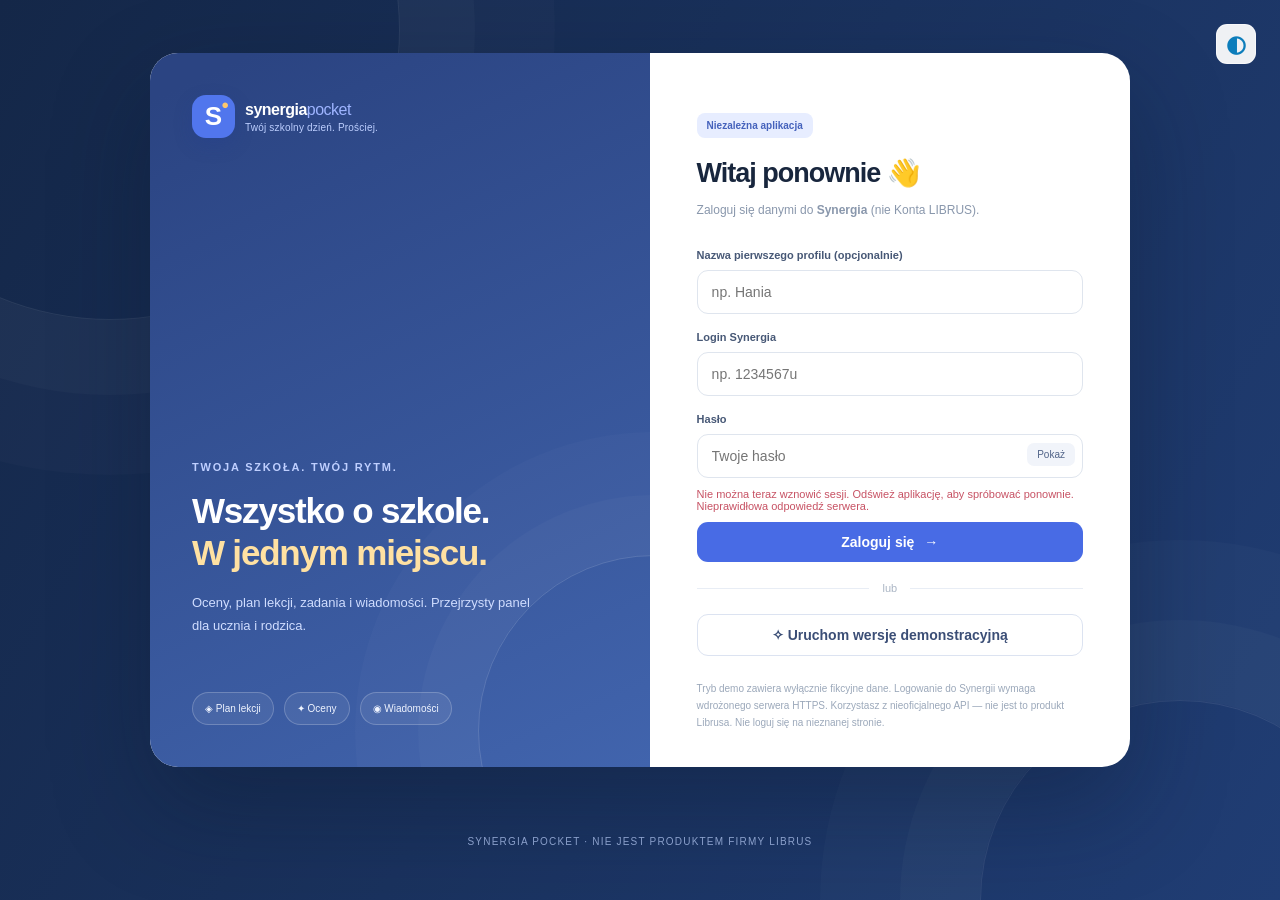
==== commit 9c665155: "Open complete grade details in a scrollable accessible dialog with return controls" ====
--- a/static/index.html
+++ b/static/index.html
@@ -13,8 +13,18 @@
   <link rel="icon" type="image/svg+xml" href="/static/icon.svg">
   <script src="/static/theme.js"></script>
   <link rel="stylesheet" href="/static/style.css">
+  <link rel="stylesheet" href="/static/timetable-extras.css">
+  <link rel="stylesheet" href="/static/school-files.css">
+  <link rel="stylesheet" href="/static/message-attachments.css">
+  <link rel="stylesheet" href="/static/canteen-sp3.css">
+  <script src="/static/lesson-progress.js" defer></script>
+  <script src="/static/timetable-extras.js" defer></script>
+  <script src="/static/school-files.js" defer></script>
+  <script src="/static/canteen-sp3.js" defer></script>
   <script src="/static/app.js" defer></script>
   <script src="/static/messaging.js" defer></script>
+  <script src="/static/message-attachments.js" defer></script>
+  <script src="/static/push.js" defer></script>
 </head>
 <body>
   <section id="auth" class="auth-screen">
@@ -72,6 +82,8 @@
         <button data-page="messages" class="nav-link"><span class="nav-glyph">✉</span> Wiadomości</button>
         <button data-page="notes" class="nav-link"><span class="nav-glyph">◈</span> Uwagi</button>
         <button data-page="announcements" class="nav-link"><span class="nav-glyph">◎</span> Ogłoszenia</button>
+        <button data-page="school-files" class="nav-link"><span class="nav-glyph">▤</span> Dokumenty szkoły</button>
+        <button data-page="canteen-sp3" class="nav-link"><span class="nav-glyph">♨</span> Stołówka SP3</button>
       </nav>
       <div class="sidebar-bottom">
         <div class="sidebar-tip"><span class="sidebar-tip-icon">✦</span><strong>Szkoła pod kontrolą</strong><small>Twoje najważniejsze informacje zawsze pod ręką.</small></div>
@@ -145,6 +157,14 @@
       </form>
     </div>
   </div>
+  <div id="grade-dialog" class="dialog-backdrop hidden" role="dialog" aria-modal="true" aria-labelledby="grade-detail-title">
+    <div class="dialog grade-dialog-box">
+      <div class="dialog-top grade-dialog-top"><button id="grade-detail-back" type="button" class="button button-outline button-sm">← Wstecz do ocen</button><button id="grade-detail-close" type="button" class="icon-button" aria-label="Zamknij szczegóły oceny">×</button></div>
+      <div id="grade-detail-body"></div>
+      <button id="grade-detail-bottom" type="button" class="button button-outline">← Wstecz do ocen</button>
+    </div>
+  </div>
+
   <div id="message-dialog" class="dialog-backdrop hidden" role="dialog" aria-modal="true" aria-labelledby="dialog-title">
     <div class="dialog"><div class="dialog-top"><span class="pill">Wiadomość</span><button id="dialog-close" class="icon-button" aria-label="Zamknij">×</button></div>
       <div id="dialog-body"></div>
--- a/static/style.css
+++ b/static/style.css
@@ -284,3 +284,52 @@
 .compose-preview small{color:var(--soft-text);font-size:11px;line-height:1.5}
 .compose-reply-summary{background:var(--surface2);border-radius:10px;padding:10px;overflow-wrap:anywhere}
 @media(max-width:620px){.compose-dialog{padding:18px 15px;width:100%;max-height:96dvh}.compose-contacts{max-height:29dvh}.message-toolbar{display:grid;gap:8px}.message-toolbar .button{width:100%}}
+/* Linia upływu czasu trwającej lekcji, aktualizowana bez przeładowania strony. */
+.lesson-card.lesson-ongoing{border-left-color:#e7515c;box-shadow:0 0 0 1px rgba(231,81,92,.22)}
+.lesson-live{margin-top:13px;padding-top:12px;border-top:1px solid var(--line);min-width:0}
+.lesson-live-heading{display:flex;align-items:center;justify-content:space-between;gap:8px;margin-bottom:9px;font-size:11px;font-weight:800}
+.lesson-live-status{color:#d83a4a;white-space:nowrap}
+.lesson-live-time{color:var(--ink);font-variant-numeric:tabular-nums;text-align:right;white-space:nowrap}
+.lesson-live-track{height:5px;border-radius:20px;position:relative;background:#f2cbd0;overflow:visible}
+.lesson-live-fill{position:absolute;top:0;left:0;height:100%;border-radius:20px;background:#e7515c;transition:width .25s linear}
+.lesson-live-marker{position:absolute;top:50%;width:10px;height:10px;border-radius:50%;background:#df4654;border:2px solid var(--surface);box-shadow:0 0 0 1px #df4654;transform:translate(-50%,-50%);transition:left .25s linear}
+html[data-theme="dark"] .lesson-card.lesson-ongoing{border-left-color:#ff7782;box-shadow:0 0 0 1px rgba(255,119,130,.28)}
+html[data-theme="dark"] .lesson-live-status{color:#ff9199}
+html[data-theme="dark"] .lesson-live-track{background:#59424e}
+html[data-theme="dark"] .lesson-live-fill,html[data-theme="dark"] .lesson-live-marker{background:#ff7782}
+html[data-theme="dark"] .lesson-live-marker{box-shadow:0 0 0 1px #ff7782}
+@media(max-width:370px){.lesson-live-heading{font-size:10px;gap:5px}}
+
+/* iPhone PWA — opt-in Web Push, stays inside the message panel */
+.push-panel {margin:0 0 14px;padding:15px 17px;border:1px solid var(--line);
+  background:var(--surface);border-radius:15px;display:flex;align-items:center;
+  justify-content:space-between;gap:14px;min-width:0}
+.push-panel strong {font-size:13px;color:var(--ink);display:block}
+.push-panel p {font-size:12px;color:var(--soft-text);line-height:1.5;margin:5px 0}
+.push-panel small {color:var(--soft-text);font-size:11px;line-height:1.5;display:block}
+.push-actions {display:flex;flex-wrap:wrap;gap:7px;flex-shrink:0}
+.push-actions button {white-space:nowrap}
+.push-actions [hidden] {display:none!important}
+@media(max-width:620px) {
+  .push-panel {flex-direction:column;align-items:stretch;padding:13px}
+  .push-actions {flex-wrap:wrap;gap:8px}
+  .push-actions button {flex:1;min-width:0}
+}
+
+
+/* Complete grade sources: text/descriptive entries must not be clipped to a numeric chip. */
+.grade-chip-long{flex:1 1 100%;max-width:100%;width:auto;align-items:flex-start;text-align:left;padding:13px;font-size:14px;line-height:1.6;overflow-wrap:anywhere}.grade-chip-long span{white-space:pre-wrap}.grade-chip small{max-width:100%;white-space:normal;overflow-wrap:anywhere}.grades-sources{color:var(--muted,#8493ab);font-size:12px;line-height:1.8;margin:12px 0 20px}
+
+/* Full grade details, including long descriptive assessments. */
+button.grade-chip{border:1px solid transparent;font-family:inherit;max-width:100%;text-align:center}
+button.grade-chip:focus-visible{outline:3px solid var(--blue);outline-offset:3px}
+button.grade-chip.grade-chip-long{text-align:left}
+.grade-open-hint{font-size:10px;font-weight:600;margin-top:5px}
+.grade-dialog-box{background:var(--surface,#fff);color:var(--ink);width:min(720px,100%);max-height:90dvh;overscroll-behavior:contain;overflow-y:auto;overflow-wrap:anywhere}
+.grade-dialog-top{position:sticky;top:0;z-index:1;background:var(--surface,#fff);padding:10px 0;gap:10px}
+.grade-dialog-top .button{min-height:44px}
+.grade-detail-value,.grade-detail-text{white-space:pre-wrap;overflow-wrap:anywhere;line-height:1.8;text-align:left;color:var(--ink);font-size:15px}
+.grade-detail-value{padding:16px;border:1px solid var(--line);border-radius:12px;background:var(--surface2,#f6f8fc);margin:16px 0}
+.grade-detail-meta{margin:20px 0}.grade-detail-meta>div{display:grid;grid-template-columns:100px minmax(0,1fr);gap:12px;margin:9px 0}.grade-detail-meta dt{font-weight:700}.grade-detail-meta dd{margin:0;white-space:pre-wrap;overflow-wrap:anywhere}
+#grade-detail-bottom{margin-top:20px;min-height:44px}
+@media(max-width:620px){.grade-dialog-box{max-height:94dvh;padding:18px 15px}.grade-dialog-top{top:0}.grade-detail-meta>div{grid-template-columns:80px minmax(0,1fr)}}
